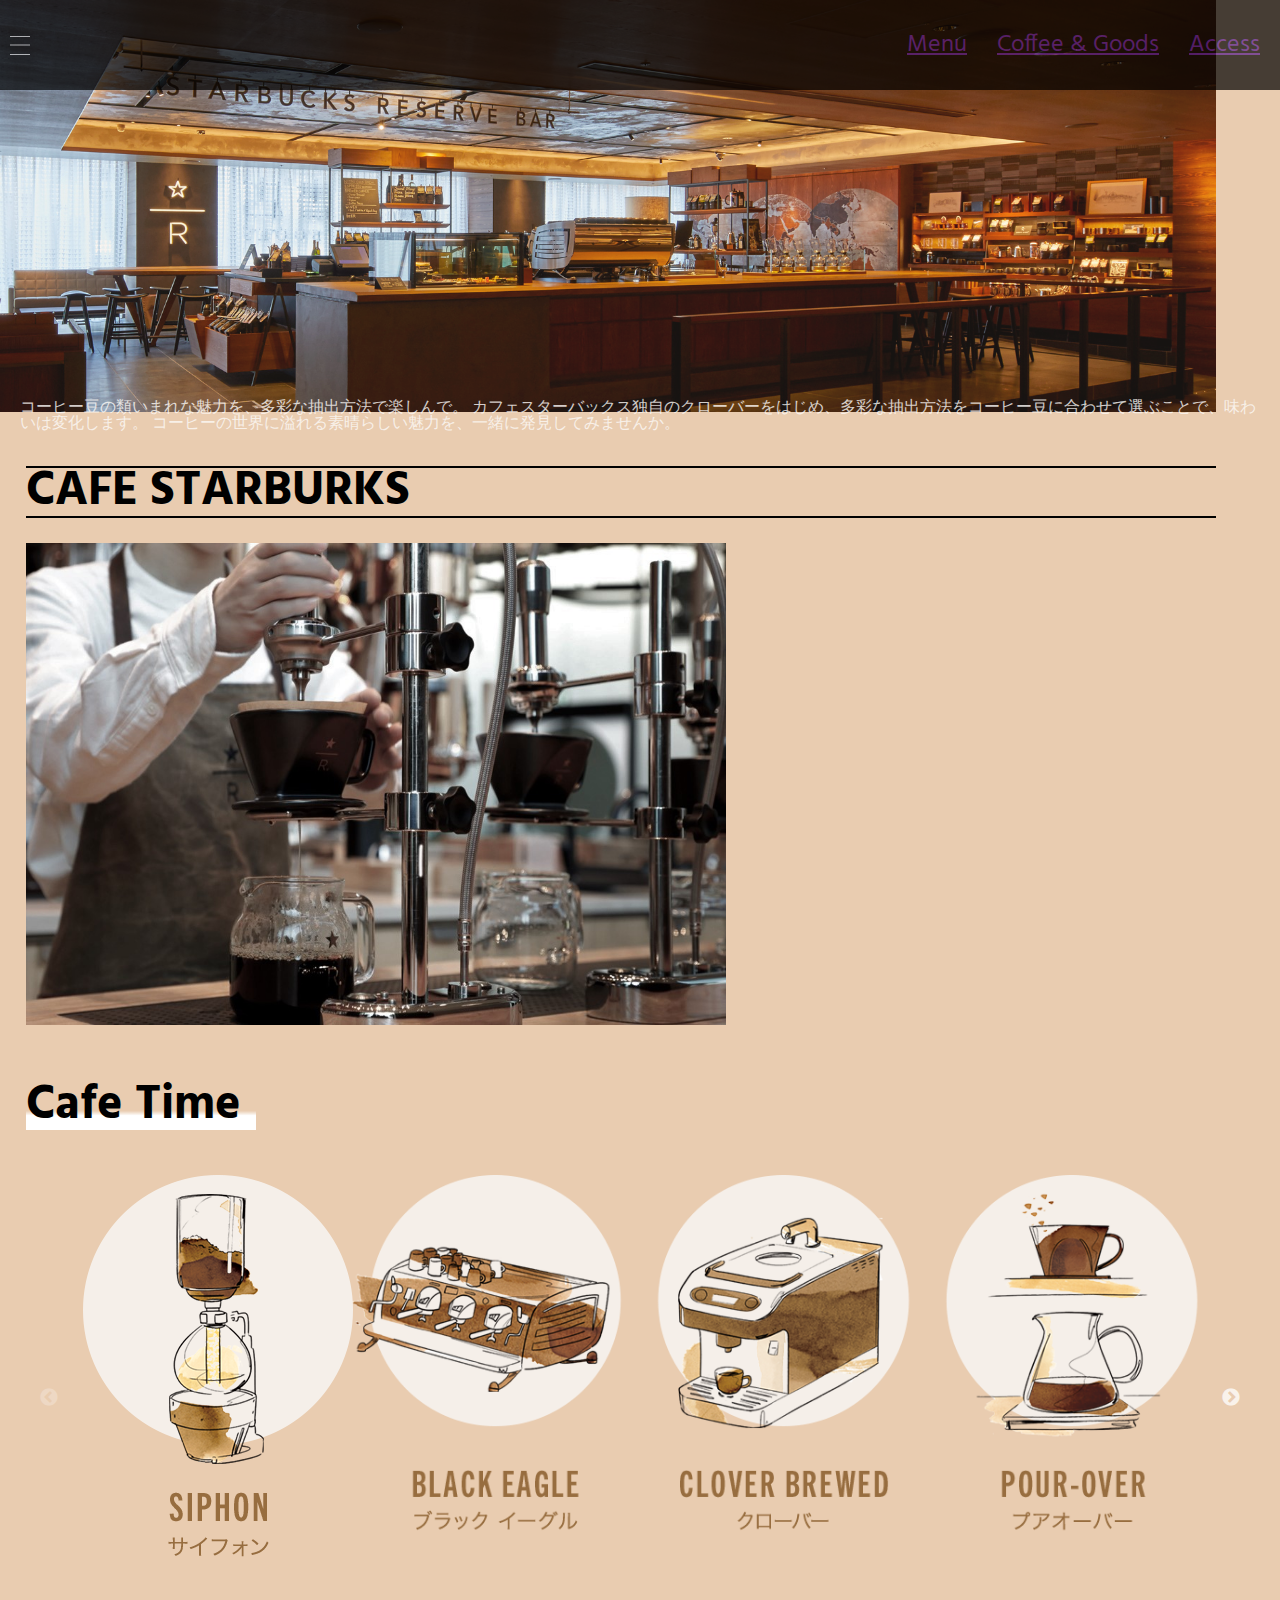
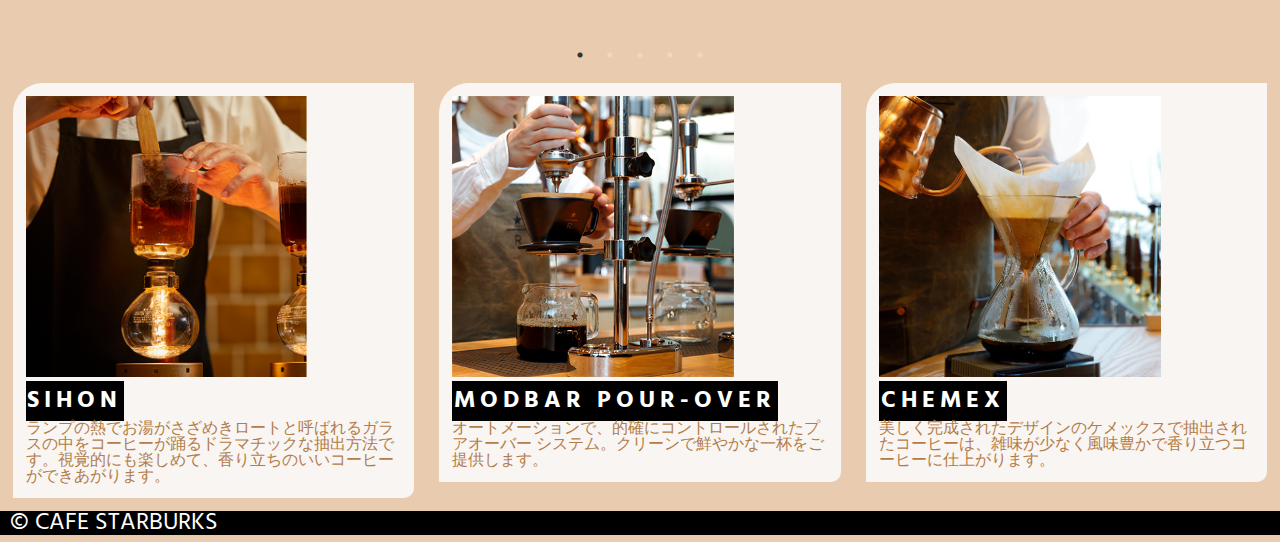
==== index.html @ 16abece7 "コミット" ====
<!DOCTYPE html>
<html lang="ja">

<head>
    <meta charset="UTF-8">
    <meta http-equiv="X-UA-Compatible" content="IE=edge">
    <meta name="viewport" content="width=device-width, initial-scale=1.0">
    <link rel="preconnect" href="https://fonts.googleapis.com">
    <link rel="preconnect" href="https://fonts.gstatic.com" crossorigin>
    <link href="https://fonts.googleapis.com/css2?family=Hind:wght@600&display=swap" rel="stylesheet">
    <link rel="stylesheet" href="./slick/slick-theme.css">
    <link rel="stylesheet" href="./slick/slick.css">
    <link rel="stylesheet" href="./reset.css">
    <link rel="stylesheet" href="./assets/css/top.css">
    <!--  -->
    <!--  -->
    <title>cafe</title>
</head>

<body>
    <header>
        <div class="hearer-right">
            <!-- ③ハンバーガーボタン -->
            <button class="burger-btn">
                <span class="bar bar_top"></span>
                <span class="bar bar_mid"></span>
                <span class="bar bar_bottom"></span>
            </button>
        </div>
        <div class="header-left">
            <ul>
                <a href="" target="_self">
                    <li>Menu</li>
                </a>
                <a href="" target="_self">
                    <li>Coffee & Goods</li>
                </a>
                <a href="" target="_self">
                    <li>Access</li>
                </a>
            </ul>
        </div>

    </header>
    <section class="title">
        <span>コーヒー豆の類いまれな魅力を、多彩な抽出方法で楽しんで。
            カフェスターバックス独自のクローバーをはじめ、多彩な抽出方法をコーヒー豆に合わせて選ぶことで、味わいは変化します。
            コーヒーの世界に溢れる素晴らしい魅力を、一緒に発見してみませんか。</span>

    </section>
    <h1>CAFE STARBURKS</h1>
    <section>
        <div class="top_silde">
            <img src="./img/top_img1.jpg" class="top_pic">
            <img src="./img/top_img2.webp" class="top_pic">
            <img src="./img/top_img4.jfif" class="top_pic">
            <img src="./img/top_img3.jfif" class="top_pic">
        </div>
        <div class="sub_title">

        </div>
    </section>
    <h3>Cafe Time</h3>
    <section class="content">
        
<div>
            <ul class="slide">
                <a href="#1"><img src="./img/section_pic1.png" class=""></a>
                <img src="./img/section_pic2.png">
                <img src="./img/section_pic3.png">
                <img src="./img/section_pic4.png">
                <img src="./img/section_pic5.png">
                <a href="#6"><img src="./img/section_pic6.png"></a>
                <img src="./img/section_pic7.png">
                <a href="#8"><img src="./img/section_pic8.png"></a>
            </ul>
        </div>
    </section>
    <section class="sub_content">
      
        <dl class="item" id="1">
            <dt>
                <img src="./img/SIPHON.jpg" class="coffee">
                <h2>SIHON</h2>
                <p>ランプの熱でお湯がさざめきロートと呼ばれるガラスの中をコーヒーが踊るドラマチックな抽出方法です。視覚的にも楽しめて、香り立ちのいいコーヒーができあがります。</p>
            </dt>
        </dl>
        <!-- <div class="item" id="2">
        <h2>BLACK EAGLE</h2>
        <p>バリスタの知識と抽出技術がひとつになって高品質のエスプレッソショットが生み出されます。厳選された希少なコーヒー豆がもたらしてくれる個性豊かで繊細な味わいと香りをお楽しみください。</p>
    </div> -->
        <!-- <div class="item" id="3">
        <h2>CLOVER BREWED</h2>
        <p>コーヒーの味に大きく影響する抽出時間や温度をデジタル制御し、コーヒー豆ごとの個性豊かな味わいを最大限に引き出した完璧な1杯を作り出します。</p>
    </div> -->
        <!-- <div class="item" id="4">
        <h2>POUR-OVER</h2>
        <p>シンプルで馴染み深いプアオーバー。バリスタの巧みなハンドドリップで味わいをコントロールしお好みの1杯を作ります。セラミック製のドリッパーとペーパーフィルターによりすっきりしたクリアな口あたりが生まれます。</p>
    </div> -->
        <!-- <div class="item" id="5">
        <h2>COFFEE PRESS</h2>
        <p>それぞれのコーヒー豆が秘めている本来の風味を味わうために、コーヒーオイルまで抽出します</p>
    </div> -->
        <dl class="item" id="6">
            <dt>
                <img src="./img/MODBAR POUR=OVER.jpg" class="coffee">
                <h2>MODBAR POUR-OVER</h2>
                <p>オートメーションで、的確にコントロールされたプアオーバー システム。クリーンで鮮やかな一杯をご提供します。</p>
               
            </dt>

        </dl>
        <!-- <div class="item" id="7">
        <h2>NITRO COLD BREW COFFEE</h2>
        <p>風味をじっくり引き出したコールドブリュー（水出しコーヒー）に窒素を加え、まろやかな口あたりでクリーミーな味わいに仕上げたナイトロ コールドブリュー コーヒーを作り出します。</p>
    </div> -->
        <dl class="item" id="8">
            <dt>
                <img src="./img/CHEMEX.jpg" class="coffee">
                <h2>CHEMEX</h2>
                <p>美しく完成されたデザインのケメックスで抽出されたコーヒーは、雑味が少なく風味豊かで香り立つコーヒーに仕上がります。</p>
            </dt>
        </dl>
    </section>
    <footer>
        <div>
            <ul>
                <li>&copy CAFE STARBURKS</li>
            </ul>
        </div>
    </footer>
    <!-- <script src="https://ajax.googleapis.com/ajax/libs/jquery/3.3.1/jquery.min.js"></script> -->
    <script src="https://code.jquery.com/jquery-3.6.0.min.js"
        integrity="sha256-/xUj+3OJU5yExlq6GSYGSHk7tPXikynS7ogEvDej/m4=" crossorigin="anonymous"></script>
    <script src="./slick/slick.min.js"></script>
    <script src="./script.js"></script>
</body>

</html>
---- assets/css/top.css ----
@charset "UTF-8";
body {
  background-color: #e9ccb0;
  font-family: 'Hind', sans-serif;
}

header {
  width: 100%;
  height: 10%;
  background-color: black;
  display: -webkit-box;
  display: -ms-flexbox;
  display: flex;
  -webkit-box-align: center;
      -ms-flex-align: center;
          align-items: center;
  -webkit-box-pack: justify;
      -ms-flex-pack: justify;
          justify-content: space-between;
  position: fixed;
  z-index: 1;
  opacity: 0.7;
}

body div ul {
  display: -webkit-box;
  display: -ms-flexbox;
  display: flex;
}

body div ul li {
  padding: 0 20px 0 10px;
  font-size: 150%;
}

button {
  -webkit-appearance: none;
  -moz-appearance: none;
  appearance: none;
  background: transparent;
  border: 0;
  border-radius: 0;
  color: inherit;
  cursor: pointer;
  font: inherit;
  margin: 0;
  outline: none;
  padding: 0;
  vertical-align: middle;
}

/* 以下、ハンバーガーメニュー */
.nav-wrapper {
  /* visibility: hidden; */
  /* opacity: 0; */
  width: 100vw;
  height: 100vh;
  position: fixed;
  color: white;
  top: 0;
  left: 0;
  -webkit-transform: translateX(100%);
          transform: translateX(100%);
  -webkit-transition: -webkit-transform .3s;
  transition: -webkit-transform .3s;
  transition: transform .3s;
  transition: transform .3s, -webkit-transform .3s;
  z-index: 2;
}

.header-nav {
  width: 100%;
  height: 100%;
  background-color: #1B1310;
  z-index: 2;
}

.nav-list {
  display: block;
  position: absolute;
  top: 50%;
  left: 50%;
  -webkit-transform: translate(-50%, -50%);
          transform: translate(-50%, -50%);
  text-align: center;
}

.nav-item {
  margin-right: 0;
  margin-bottom: 40px;
}

/* メニューオープン時 */
.nav-wrapper.slide-in {
  -webkit-transform: translateX(0);
          transform: translateX(0);
}

/* =========以下、ハンバーガーボタン =========*/
.burger-btn {
  display: block;
  width: 39px;
  height: 39px;
  position: relative;
  z-index: 3;
  border: none;
}

.bar {
  width: 20px;
  height: 1px;
  display: block;
  position: absolute;
  left: 50%;
  -webkit-transform: translateX(-50%);
          transform: translateX(-50%);
  background-color: white;
}

.bar_top {
  top: 10px;
}

.bar_mid {
  top: 50%;
  -webkit-transform: translate(-50%, -50%);
          transform: translate(-50%, -50%);
}

.bar_bottom {
  bottom: 10px;
}

.noscroll {
  overflow: hidden;
}

.content {
  display: block;
}

.title {
  background-image: url("../../img/main_pic.jpg");
  background-repeat: no-repeat;
  background-size: 95% auto;
  padding: 400px 20px 8px 20px;
  opacity: 0.9;
}

h1 {
  font-size: 300%;
  margin: 2% 5% 2% 2%;
  border-top: 2px solid #000;
  border-bottom: 2px solid #000;
}

span {
  font-size: 100%;
  color: white;
  opacity: 0.8;
}

/*========top画像のスライドショー  ============*/
.top_pic {
  width: 700px;
  height: auto;
}

.top_silde {
  position: relative;
  width: 50%;
  height: 500px;
  margin: 0 0 3% 2%;
}

.top_silde img {
  position: absolute;
}

.sub_content {
  display: -webkit-box;
  display: -ms-flexbox;
  display: flex;
}

.item {
  background-color: #f8f5f2;
  color: #b37c49;
  width: 35%;
  height: 55%;
  display: -webkit-box;
  display: -ms-flexbox;
  display: flex;
  -webkit-box-orient: horizontal;
  -webkit-box-direction: normal;
      -ms-flex-direction: row;
          flex-direction: row;
  -webkit-box-align: center;
      -ms-flex-align: center;
          align-items: center;
  padding: 1%;
  margin: 1%;
  border-radius: 30px 0 10px 0;
}

h2 {
  color: white;
  font-size: 150%;
  padding: 0.5%;
  background-color: black;
  letter-spacing: 5px;
  line-height: 1.5;
  display: inline-block;
}

.coffee {
  height: 60%;
  width: 75%;
  text-align: center;
}

h3 {
  font-size: 300%;
  background: -webkit-gradient(linear, left top, left bottom, color-stop(60%, transparent), color-stop(70%, white));
  background: linear-gradient(transparent 60%, white 70%);
  margin: 2% 80% 2% 2%;
}

.slide {
  margin: auto;
  width: 90%;
  height: 40%;
}

.slideimg {
  height: 50px;
  -webkit-transition: all .5s ease;
  transition: all .5s ease;
}

.slideimg:hover {
  -webkit-transform: scale(1.2, 1.2);
          transform: scale(1.2, 1.2);
}

.slick-track {
  padding: 20px 0;
}

/*slick setting*/
.slick-prev:before,
.slick-next:before {
  color: white;
}

.slick-dots li
button:before {
  color: white;
}

.slick-initialized .slick-slide {
  display: -webkit-box;
  display: -ms-flexbox;
  display: flex;
}

footer {
  width: 100%;
  height: 10%;
  background-color: black;
  color: white;
}
/*# sourceMappingURL=top.css.map */
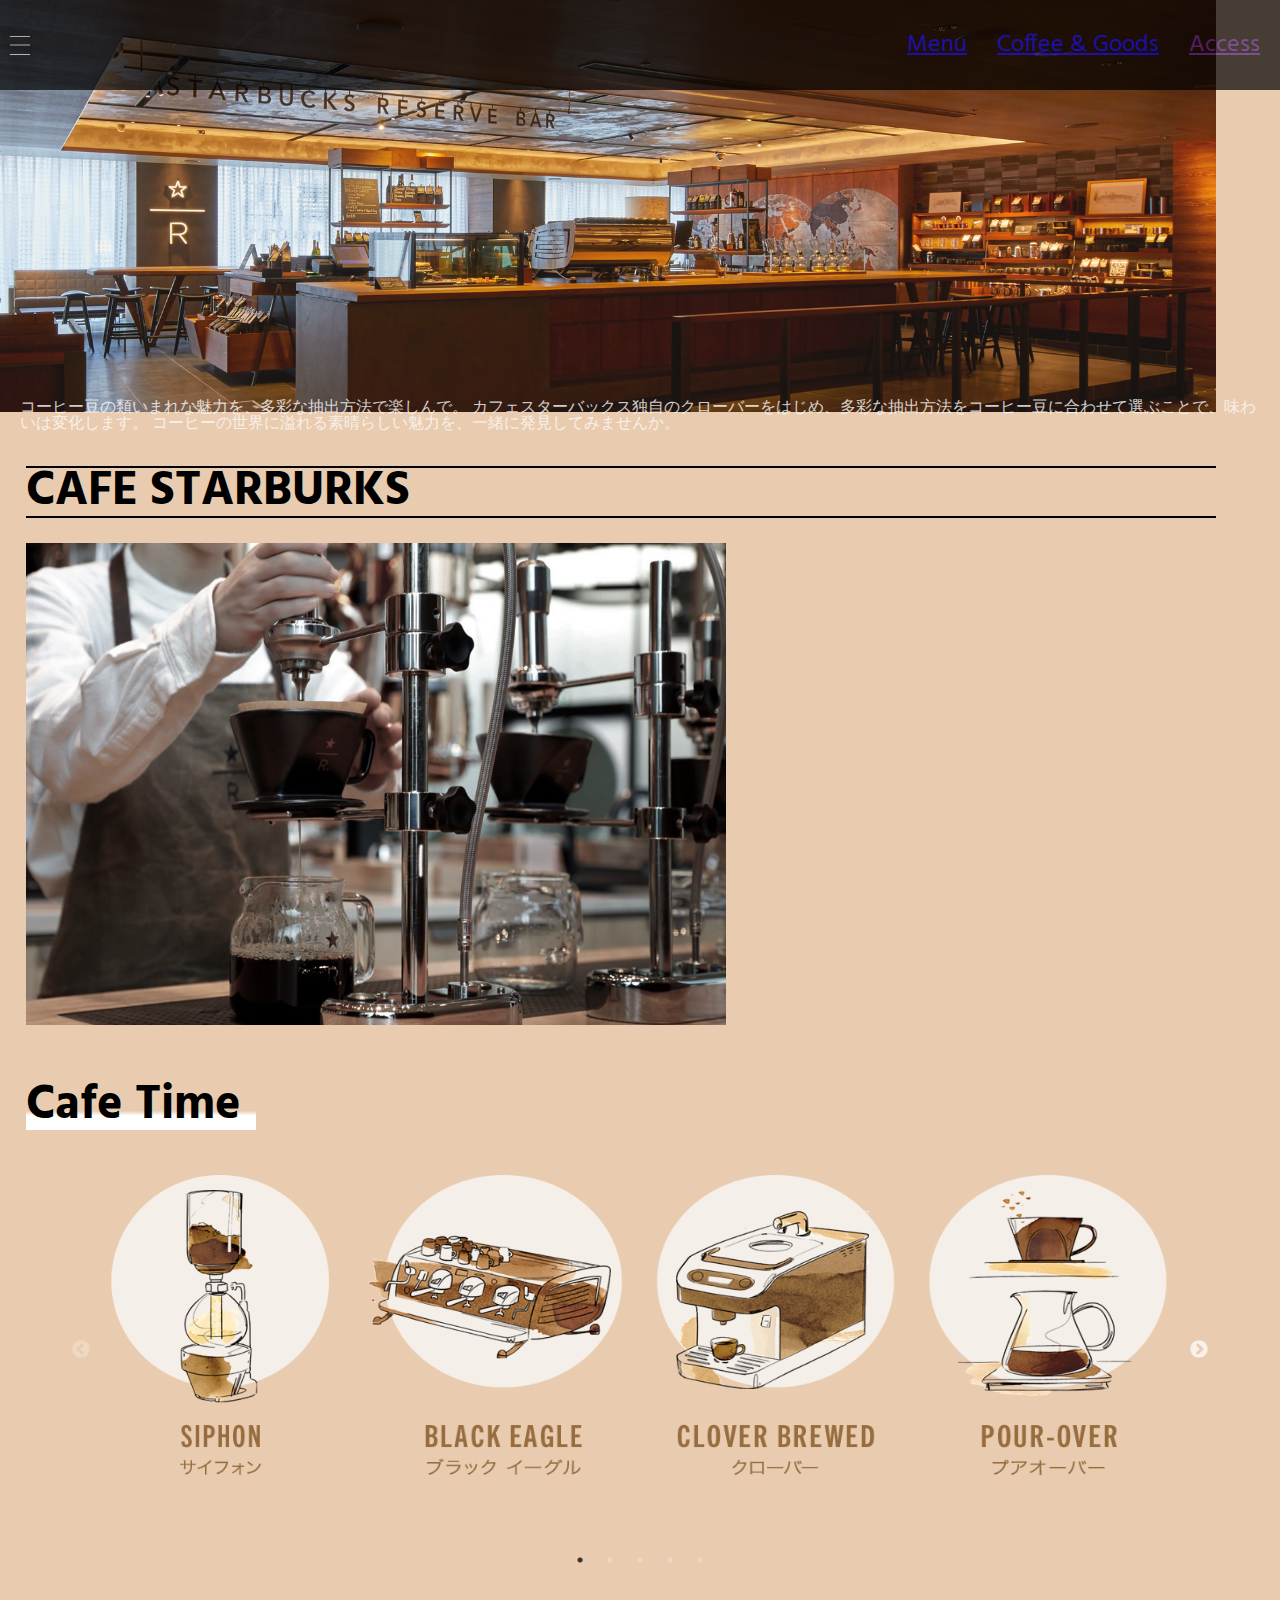
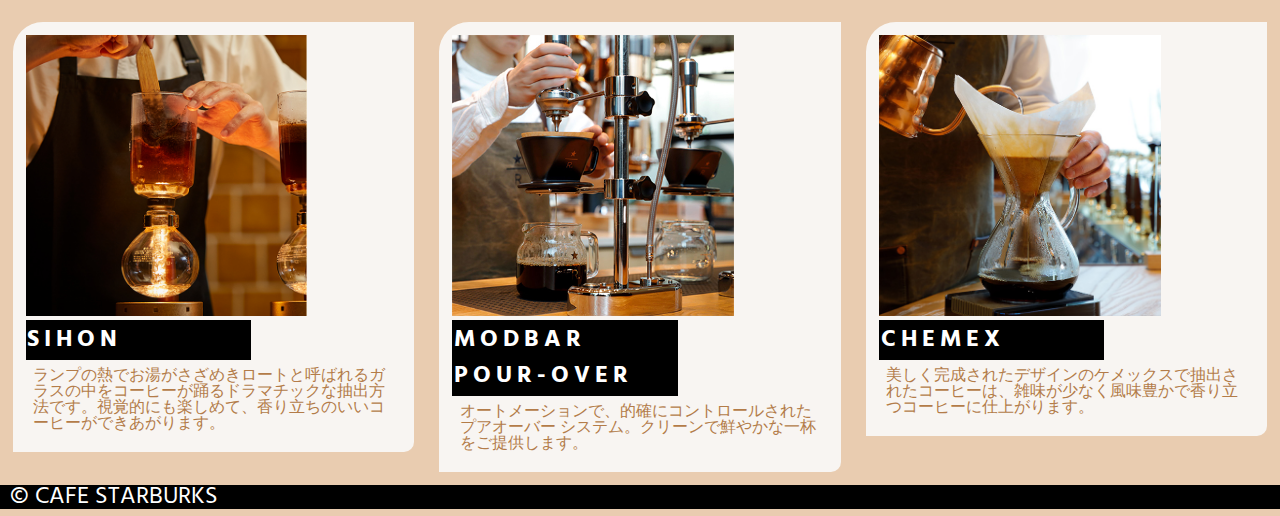
==== commit a239bce1: "コミット" ====
--- a/index.html
+++ b/index.html
@@ -29,10 +29,10 @@
         </div>
         <div class="header-left">
             <ul>
-                <a href="" target="_self">
+                <a href="./menu/index.html" target="_self">
                     <li>Menu</li>
                 </a>
-                <a href="" target="_self">
+                <a href="./goods/index.html" target="_self">
                     <li>Coffee & Goods</li>
                 </a>
                 <a href="" target="_self">
@@ -62,22 +62,22 @@
     </section>
     <h3>Cafe Time</h3>
     <section class="content">
-        
-<div>
+
+        <div>
             <ul class="slide">
-                <a href="#1"><img src="./img/section_pic1.png" class=""></a>
-                <img src="./img/section_pic2.png">
-                <img src="./img/section_pic3.png">
-                <img src="./img/section_pic4.png">
-                <img src="./img/section_pic5.png">
-                <a href="#6"><img src="./img/section_pic6.png"></a>
-                <img src="./img/section_pic7.png">
-                <a href="#8"><img src="./img/section_pic8.png"></a>
+                <a href="#1"><img src="./img/section_pic1.png" class="drip"></a>
+                <img src="./img/section_pic2.png" class="drip">
+                <img src="./img/section_pic3.png" class="drip">
+                <img src="./img/section_pic4.png" class="drip">
+                <img src="./img/section_pic5.png" class="drip">
+                <a href="#6"><img src="./img/section_pic6.png" class="drip"></a>
+                <img src="./img/section_pic7.png" class="drip">
+                <a href="#8"><img src="./img/section_pic8.png" class="drip"></a>
             </ul>
         </div>
     </section>
     <section class="sub_content">
-      
+
         <dl class="item" id="1">
             <dt>
                 <img src="./img/SIPHON.jpg" class="coffee">
@@ -106,7 +106,7 @@
                 <img src="./img/MODBAR POUR=OVER.jpg" class="coffee">
                 <h2>MODBAR POUR-OVER</h2>
                 <p>オートメーションで、的確にコントロールされたプアオーバー システム。クリーンで鮮やかな一杯をご提供します。</p>
-               
+
             </dt>
 
         </dl>
--- a/assets/css/top.css
+++ b/assets/css/top.css
@@ -181,6 +181,7 @@
   display: -webkit-box;
   display: -ms-flexbox;
   display: flex;
+  margin-top: 5%;
 }
 
 .item {
@@ -210,7 +211,7 @@
   background-color: black;
   letter-spacing: 5px;
   line-height: 1.5;
-  display: inline-block;
+  margin-right: 40%;
 }
 
 .coffee {
@@ -226,14 +227,18 @@
   margin: 2% 80% 2% 2%;
 }
 
+p {
+  padding: 2% 2% 2% 2%;
+}
+
 .slide {
   margin: auto;
-  width: 90%;
+  width: 85%;
   height: 40%;
 }
 
 .slideimg {
-  height: 50px;
+  height: 40px;
   -webkit-transition: all .5s ease;
   transition: all .5s ease;
 }
@@ -241,6 +246,11 @@
 .slideimg:hover {
   -webkit-transform: scale(1.2, 1.2);
           transform: scale(1.2, 1.2);
+}
+
+.drip {
+  width: 250px;
+  height: 350px;
 }
 
 .slick-track {
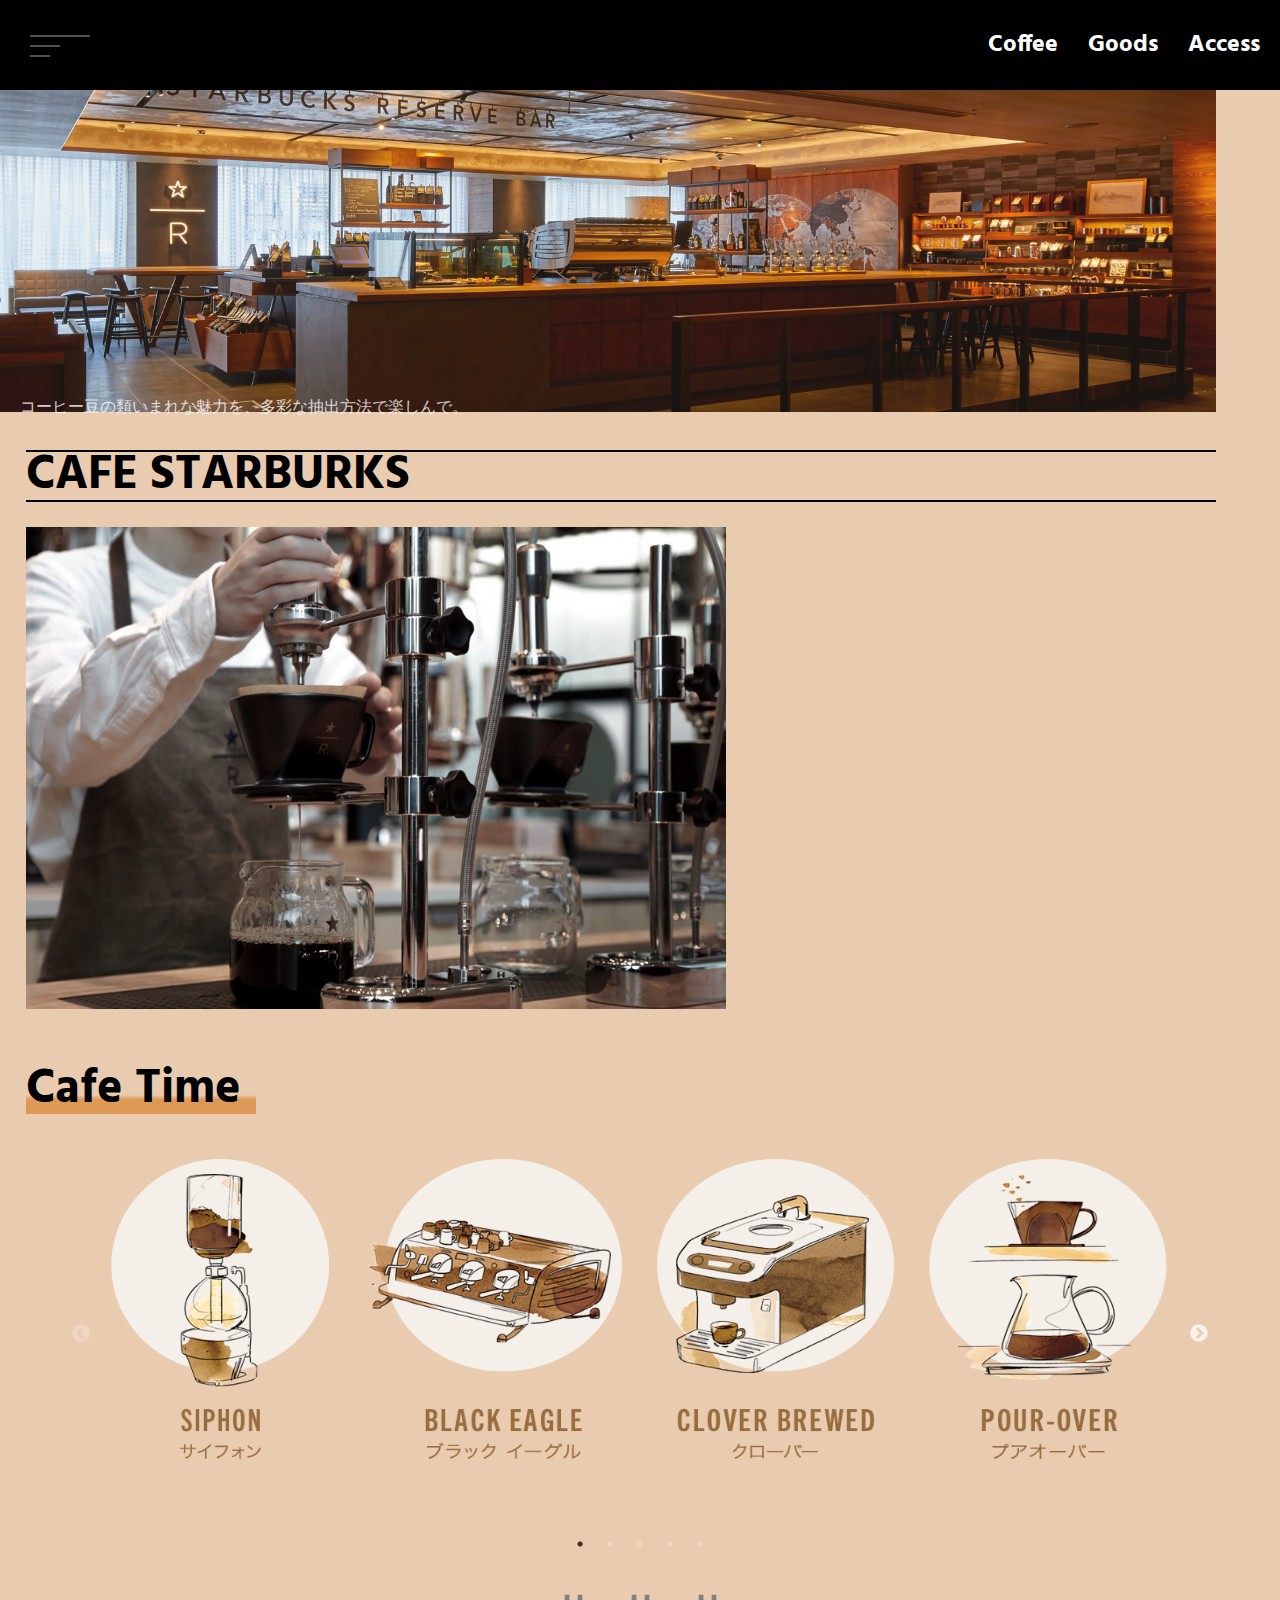
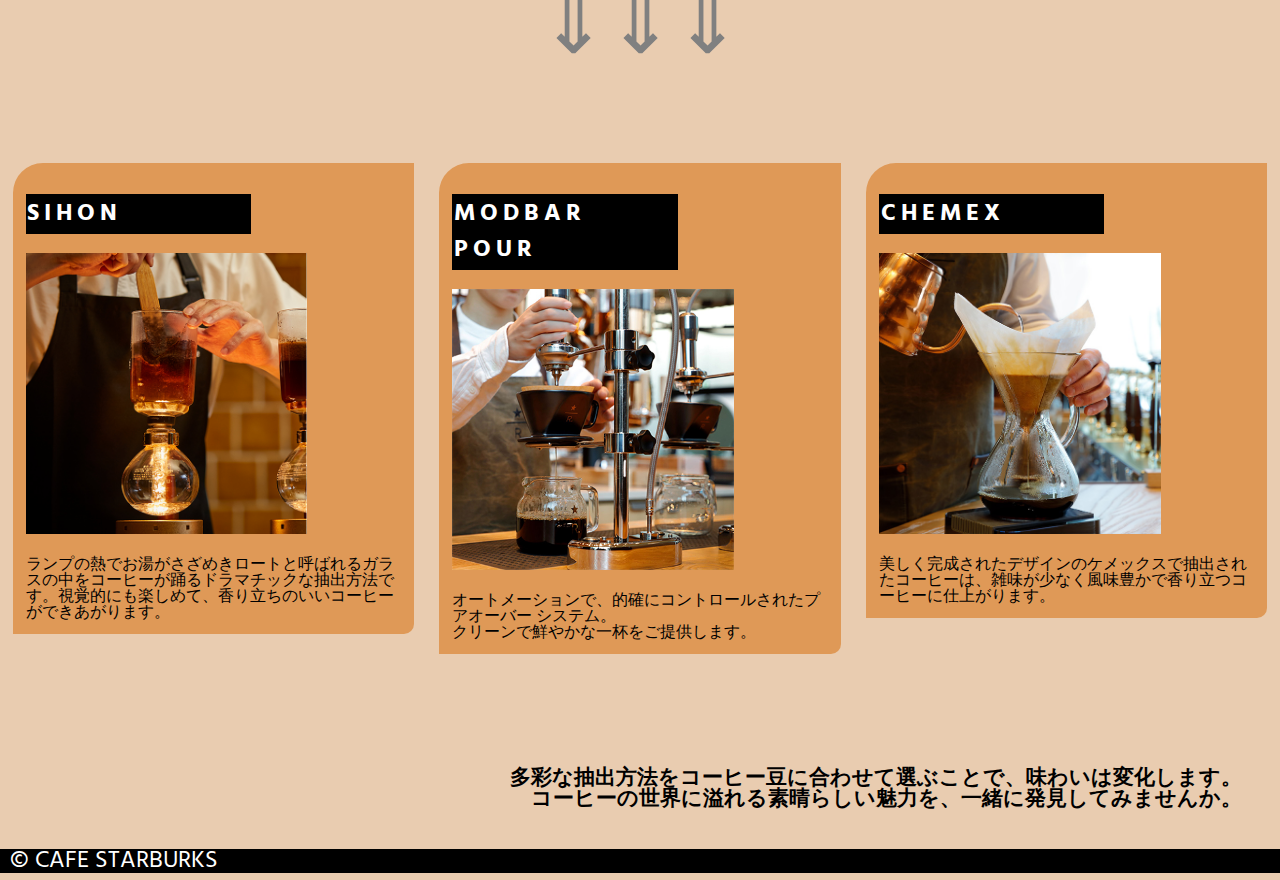
==== commit fa692061: "完成！！！" ====
--- a/index.html
+++ b/index.html
@@ -19,23 +19,38 @@
 
 <body>
     <header>
-        <div class="hearer-right">
             <!-- ③ハンバーガーボタン -->
-            <button class="burger-btn">
-                <span class="bar bar_top"></span>
-                <span class="bar bar_mid"></span>
-                <span class="bar bar_bottom"></span>
-            </button>
-        </div>
+            <div id="navArea">
+
+                <nav>
+                  <div class="inner">
+                      <img src="./img/top_img5.jfif" class="hum">
+                    <ul>
+                      <li><a href="./menu/index.html">Coffee</a></li>
+                      <li><a href="./goods/index.html">Goods</a></li>
+                      <li><a href="./acsess/acsess.html">Acsess</a></li>
+                    </ul>
+                  </div>
+                </nav>
+              
+                <div class="toggle_btn">
+                  <span></span>
+                  <span></span>
+                  <span></span>
+                </div>
+              
+                <div id="mask"></div>
+              
+              </div>
         <div class="header-left">
             <ul>
                 <a href="./menu/index.html" target="_self">
-                    <li>Menu</li>
+                    <li>Coffee</li>
                 </a>
                 <a href="./goods/index.html" target="_self">
-                    <li>Coffee & Goods</li>
+                    <li>Goods</li>
                 </a>
-                <a href="" target="_self">
+                <a href="./acsess/acsess.html" target="_self">
                     <li>Access</li>
                 </a>
             </ul>
@@ -43,9 +58,7 @@
 
     </header>
     <section class="title">
-        <span>コーヒー豆の類いまれな魅力を、多彩な抽出方法で楽しんで。
-            カフェスターバックス独自のクローバーをはじめ、多彩な抽出方法をコーヒー豆に合わせて選ぶことで、味わいは変化します。
-            コーヒーの世界に溢れる素晴らしい魅力を、一緒に発見してみませんか。</span>
+        <span>コーヒー豆の類いまれな魅力を、多彩な抽出方法で楽しんで。</span>
 
     </section>
     <h1>CAFE STARBURKS</h1>
@@ -76,51 +89,42 @@
             </ul>
         </div>
     </section>
+    <section>
+        <div class="arrow">
+            <p>⇓⇓⇓</p>
+        </div>
+    </section>
     <section class="sub_content">
-
-        <dl class="item" id="1">
+    <dl class="item" id="1">
             <dt>
+                <h2>SIHON</h2>
                 <img src="./img/SIPHON.jpg" class="coffee">
-                <h2>SIHON</h2>
                 <p>ランプの熱でお湯がさざめきロートと呼ばれるガラスの中をコーヒーが踊るドラマチックな抽出方法です。視覚的にも楽しめて、香り立ちのいいコーヒーができあがります。</p>
             </dt>
         </dl>
-        <!-- <div class="item" id="2">
-        <h2>BLACK EAGLE</h2>
-        <p>バリスタの知識と抽出技術がひとつになって高品質のエスプレッソショットが生み出されます。厳選された希少なコーヒー豆がもたらしてくれる個性豊かで繊細な味わいと香りをお楽しみください。</p>
-    </div> -->
-        <!-- <div class="item" id="3">
-        <h2>CLOVER BREWED</h2>
-        <p>コーヒーの味に大きく影響する抽出時間や温度をデジタル制御し、コーヒー豆ごとの個性豊かな味わいを最大限に引き出した完璧な1杯を作り出します。</p>
-    </div> -->
-        <!-- <div class="item" id="4">
-        <h2>POUR-OVER</h2>
-        <p>シンプルで馴染み深いプアオーバー。バリスタの巧みなハンドドリップで味わいをコントロールしお好みの1杯を作ります。セラミック製のドリッパーとペーパーフィルターによりすっきりしたクリアな口あたりが生まれます。</p>
-    </div> -->
-        <!-- <div class="item" id="5">
-        <h2>COFFEE PRESS</h2>
-        <p>それぞれのコーヒー豆が秘めている本来の風味を味わうために、コーヒーオイルまで抽出します</p>
-    </div> -->
         <dl class="item" id="6">
             <dt>
+                <h2>MODBAR POUR</h2>
                 <img src="./img/MODBAR POUR=OVER.jpg" class="coffee">
-                <h2>MODBAR POUR-OVER</h2>
-                <p>オートメーションで、的確にコントロールされたプアオーバー システム。クリーンで鮮やかな一杯をご提供します。</p>
-
+                
+                <p>オートメーションで、的確にコントロールされたプアオーバー システム。</p>
+                   <p>クリーンで鮮やかな一杯をご提供します。</p> 
             </dt>
-
         </dl>
-        <!-- <div class="item" id="7">
-        <h2>NITRO COLD BREW COFFEE</h2>
-        <p>風味をじっくり引き出したコールドブリュー（水出しコーヒー）に窒素を加え、まろやかな口あたりでクリーミーな味わいに仕上げたナイトロ コールドブリュー コーヒーを作り出します。</p>
-    </div> -->
         <dl class="item" id="8">
             <dt>
+                <h2>CHEMEX</h2>
                 <img src="./img/CHEMEX.jpg" class="coffee">
-                <h2>CHEMEX</h2>
+               
                 <p>美しく完成されたデザインのケメックスで抽出されたコーヒーは、雑味が少なく風味豊かで香り立つコーヒーに仕上がります。</p>
             </dt>
         </dl>
+    </section>
+    <section>
+        <div class="last">
+            <p> 多彩な抽出方法をコーヒー豆に合わせて選ぶことで、味わいは変化します。</p>
+            <p>コーヒーの世界に溢れる素晴らしい魅力を、一緒に発見してみませんか。</p>
+        </div>
     </section>
     <footer>
         <div>
--- a/assets/css/top.css
+++ b/assets/css/top.css
@@ -19,7 +19,6 @@
           justify-content: space-between;
   position: fixed;
   z-index: 1;
-  opacity: 0.7;
 }
 
 body div ul {
@@ -33,106 +32,344 @@
   font-size: 150%;
 }
 
-button {
-  -webkit-appearance: none;
-  -moz-appearance: none;
-  appearance: none;
-  background: transparent;
-  border: 0;
-  border-radius: 0;
-  color: inherit;
+a {
+  font-weight: bold;
+  text-decoration: none;
+}
+
+a:link {
+  color: white;
+}
+
+a:visited {
+  color: white;
+}
+
+a:hover {
+  color: gray;
+  text-decoration: underline;
+}
+
+a:active {
+  color: palevioletred;
+}
+
+nav {
+  display: -webkit-box;
+  display: -ms-flexbox;
+  display: flex;
+  position: fixed;
+  top: 0;
+  left: -500px;
+  bottom: 0;
+  width: 500px;
+  background: white;
+  overflow-x: hidden;
+  overflow-y: auto;
+  -webkit-overflow-scrolling: touch;
+  -webkit-transition: .5s;
+  transition: .5s;
+  z-index: 3;
+}
+
+.hum {
+  height: 600px;
+  width: 400px;
+}
+
+.open nav {
+  left: 0;
+}
+
+nav .inner {
+  padding: 25px;
+}
+
+nav .inner ul {
+  list-style: none;
+  margin: 0;
+  padding: 0;
+  display: -webkit-box;
+  display: -ms-flexbox;
+  display: flex;
+  -webkit-box-orient: vertical;
+  -webkit-box-direction: normal;
+      -ms-flex-direction: column;
+          flex-direction: column;
+}
+
+nav .inner ul li {
+  position: relative;
+  margin: 0;
+  margin-right: 30%;
+  border-bottom: 1px solid #333;
+}
+
+nav .inner ul li a {
+  color: #333;
+  font-size: 105%;
+  padding: 2%;
+  text-decoration: none;
+  -webkit-transition-duration: 0.2s;
+          transition-duration: 0.2s;
+}
+
+nav .inner ul li a:hover {
+  background: #e4e4e4;
+}
+
+@media screen and (max-width: 767px) {
+  nav {
+    left: -240px;
+    width: 240px;
+  }
+}
+
+@-webkit-keyframes equalizer01 {
+  0% {
+    width: 70%;
+  }
+  10% {
+    width: 50%;
+  }
+  20% {
+    width: 100%;
+  }
+  30% {
+    width: 10%;
+  }
+  40% {
+    width: 50%;
+  }
+  50% {
+    width: 70%;
+  }
+  60% {
+    width: 50%;
+  }
+  70% {
+    width: 10%;
+  }
+  80% {
+    width: 100%;
+  }
+  90% {
+    width: 10%;
+  }
+  100% {
+    width: 70%;
+  }
+}
+
+@keyframes equalizer01 {
+  0% {
+    width: 70%;
+  }
+  10% {
+    width: 50%;
+  }
+  20% {
+    width: 100%;
+  }
+  30% {
+    width: 10%;
+  }
+  40% {
+    width: 50%;
+  }
+  50% {
+    width: 70%;
+  }
+  60% {
+    width: 50%;
+  }
+  70% {
+    width: 10%;
+  }
+  80% {
+    width: 100%;
+  }
+  90% {
+    width: 10%;
+  }
+  100% {
+    width: 70%;
+  }
+}
+
+@-webkit-keyframes equalizer02 {
+  0% {
+    width: 30%;
+  }
+  10% {
+    width: 20%;
+  }
+  20% {
+    width: 40%;
+  }
+  30% {
+    width: 10%;
+  }
+  40% {
+    width: 20%;
+  }
+  50% {
+    width: 30%;
+  }
+  60% {
+    width: 20%;
+  }
+  70% {
+    width: 10%;
+  }
+  80% {
+    width: 40%;
+  }
+  90% {
+    width: 10%;
+  }
+  100% {
+    width: 30%;
+  }
+}
+
+@keyframes equalizer02 {
+  0% {
+    width: 30%;
+  }
+  10% {
+    width: 20%;
+  }
+  20% {
+    width: 40%;
+  }
+  30% {
+    width: 10%;
+  }
+  40% {
+    width: 20%;
+  }
+  50% {
+    width: 30%;
+  }
+  60% {
+    width: 20%;
+  }
+  70% {
+    width: 10%;
+  }
+  80% {
+    width: 40%;
+  }
+  90% {
+    width: 10%;
+  }
+  100% {
+    width: 30%;
+  }
+}
+
+.toggle_btn {
+  display: block;
+  position: fixed;
+  top: 30px;
+  left: 30px;
+  width: 60px;
+  height: 30px;
+  -webkit-transform: translate(0, 0);
+          transform: translate(0, 0);
+  -webkit-transition: all .5s;
+  transition: all .5s;
   cursor: pointer;
-  font: inherit;
-  margin: 0;
-  outline: none;
-  padding: 0;
-  vertical-align: middle;
-}
-
-/* 以下、ハンバーガーメニュー */
-.nav-wrapper {
-  /* visibility: hidden; */
-  /* opacity: 0; */
-  width: 100vw;
-  height: 100vh;
+  z-index: 3;
+}
+
+.open .toggle_btn {
+  left: 330px;
+}
+
+.toggle_btn span {
+  display: block;
+  position: absolute;
+  left: 0;
+  width: 30px;
+  height: 2px;
+  background-color: #666;
+  -webkit-transition: all .5s;
+  transition: all .5s;
+}
+
+.toggle_btn span:nth-child(1) {
+  top: 5px;
+  width: 60px;
+  -webkit-animation: equalizer01 7000ms infinite;
+          animation: equalizer01 7000ms infinite;
+}
+
+.toggle_btn span:nth-child(2) {
+  top: 15px;
+  width: 30px;
+  -webkit-animation: equalizer02 5000ms infinite;
+          animation: equalizer02 5000ms infinite;
+  -webkit-animation-delay: 0.33s;
+          animation-delay: 0.33s;
+}
+
+.toggle_btn span:nth-child(3) {
+  top: 25px;
+  width: 20px;
+  -webkit-animation: equalizer02 5000ms infinite;
+          animation: equalizer02 5000ms infinite;
+}
+
+.open .toggle_btn span {
+  background-color: #fff;
+  width: 30px;
+}
+
+.open .toggle_btn span:nth-child(1) {
+  -webkit-transform: translate(0, 10px) rotate(-45deg);
+          transform: translate(0, 10px) rotate(-45deg);
+  -webkit-animation: unset;
+          animation: unset;
+}
+
+.open .toggle_btn span:nth-child(2) {
+  opacity: 0;
+  -webkit-animation: unset;
+          animation: unset;
+}
+
+.open .toggle_btn span:nth-child(3) {
+  -webkit-transform: translate(0, -10px) rotate(45deg);
+          transform: translate(0, -10px) rotate(45deg);
+  -webkit-animation: unset;
+          animation: unset;
+}
+
+@media screen and (max-width: 767px) {
+  .open .toggle_btn {
+    left: 260px;
+  }
+}
+
+#mask {
+  display: none;
+}
+
+.open #mask {
+  display: block;
   position: fixed;
-  color: white;
   top: 0;
   left: 0;
-  -webkit-transform: translateX(100%);
-          transform: translateX(100%);
-  -webkit-transition: -webkit-transform .3s;
-  transition: -webkit-transform .3s;
-  transition: transform .3s;
-  transition: transform .3s, -webkit-transform .3s;
-  z-index: 2;
-}
-
-.header-nav {
   width: 100%;
   height: 100%;
-  background-color: #1B1310;
+  background: #000;
+  opacity: .8;
   z-index: 2;
-}
-
-.nav-list {
-  display: block;
-  position: absolute;
-  top: 50%;
-  left: 50%;
-  -webkit-transform: translate(-50%, -50%);
-          transform: translate(-50%, -50%);
-  text-align: center;
-}
-
-.nav-item {
-  margin-right: 0;
-  margin-bottom: 40px;
-}
-
-/* メニューオープン時 */
-.nav-wrapper.slide-in {
-  -webkit-transform: translateX(0);
-          transform: translateX(0);
-}
-
-/* =========以下、ハンバーガーボタン =========*/
-.burger-btn {
-  display: block;
-  width: 39px;
-  height: 39px;
-  position: relative;
-  z-index: 3;
-  border: none;
-}
-
-.bar {
-  width: 20px;
-  height: 1px;
-  display: block;
-  position: absolute;
-  left: 50%;
-  -webkit-transform: translateX(-50%);
-          transform: translateX(-50%);
-  background-color: white;
-}
-
-.bar_top {
-  top: 10px;
-}
-
-.bar_mid {
-  top: 50%;
-  -webkit-transform: translate(-50%, -50%);
-          transform: translate(-50%, -50%);
-}
-
-.bar_bottom {
-  bottom: 10px;
-}
-
-.noscroll {
-  overflow: hidden;
+  cursor: pointer;
+  -webkit-transition: all .5s;
+  transition: all .5s;
 }
 
 .content {
@@ -152,6 +389,34 @@
   margin: 2% 5% 2% 2%;
   border-top: 2px solid #000;
   border-bottom: 2px solid #000;
+  -webkit-animation: yeah 5s infinite;
+          animation: yeah 5s infinite;
+}
+
+@-webkit-keyframes yeah {
+  0% {
+    opacity: 0;
+    -webkit-transform: translateX(100px);
+            transform: translateX(100px);
+  }
+  100% {
+    opacity: 1;
+    -webkit-transform: translateX(0);
+            transform: translateX(0);
+  }
+}
+
+@keyframes yeah {
+  0% {
+    opacity: 0;
+    -webkit-transform: translateX(100px);
+            transform: translateX(100px);
+  }
+  100% {
+    opacity: 1;
+    -webkit-transform: translateX(0);
+            transform: translateX(0);
+  }
 }
 
 span {
@@ -177,16 +442,66 @@
   position: absolute;
 }
 
+.arrow {
+  font-size: 500%;
+  text-align: center;
+  margin: 5% 0 5% 0;
+  color: gray;
+  position: relative;
+  -webkit-animation: bounce 2s infinite;
+          animation: bounce 2s infinite;
+}
+
+.arrow svg {
+  position: absolute;
+  top: 50%;
+  left: 50%;
+  -webkit-transform: translate(-50%, -50%);
+          transform: translate(-50%, -50%);
+  fill: #5851ec;
+}
+
+@-webkit-keyframes bounce {
+  0%, 20%, 50%, 80%, 100% {
+    -webkit-transform: translateY(0);
+            transform: translateY(0);
+  }
+  40% {
+    -webkit-transform: translateY(-30px);
+            transform: translateY(-30px);
+  }
+  60% {
+    -webkit-transform: translateY(-15px);
+            transform: translateY(-15px);
+  }
+}
+
+@keyframes bounce {
+  0%, 20%, 50%, 80%, 100% {
+    -webkit-transform: translateY(0);
+            transform: translateY(0);
+  }
+  40% {
+    -webkit-transform: translateY(-30px);
+            transform: translateY(-30px);
+  }
+  60% {
+    -webkit-transform: translateY(-15px);
+            transform: translateY(-15px);
+  }
+}
+
 .sub_content {
   display: -webkit-box;
   display: -ms-flexbox;
   display: flex;
-  margin-top: 5%;
+  margin-top: 6%;
+  margin-bottom: 5%;
 }
 
 .item {
-  background-color: #f8f5f2;
-  color: #b37c49;
+  background-color: #df9957;
+  color: black;
   width: 35%;
   height: 55%;
   display: -webkit-box;
@@ -212,23 +527,50 @@
   letter-spacing: 5px;
   line-height: 1.5;
   margin-right: 40%;
+  margin-bottom: 5%;
+  margin-top: 5%;
 }
 
 .coffee {
   height: 60%;
   width: 75%;
   text-align: center;
+  padding-bottom: 5%;
 }
 
 h3 {
   font-size: 300%;
-  background: -webkit-gradient(linear, left top, left bottom, color-stop(60%, transparent), color-stop(70%, white));
-  background: linear-gradient(transparent 60%, white 70%);
+  background: -webkit-gradient(linear, left top, left bottom, color-stop(60%, transparent), color-stop(70%, #df9957));
+  background: linear-gradient(transparent 60%, #df9957 70%);
   margin: 2% 80% 2% 2%;
-}
-
-p {
-  padding: 2% 2% 2% 2%;
+  -webkit-animation: yeah2 5s infinite;
+          animation: yeah2 5s infinite;
+}
+
+@-webkit-keyframes yeah2 {
+  0% {
+    opacity: 0;
+    -webkit-transform: translateX(100px);
+            transform: translateX(100px);
+  }
+  100% {
+    opacity: 1;
+    -webkit-transform: translateX(0);
+            transform: translateX(0);
+  }
+}
+
+@keyframes yeah2 {
+  0% {
+    opacity: 0;
+    -webkit-transform: translateX(100px);
+            transform: translateX(100px);
+  }
+  100% {
+    opacity: 1;
+    -webkit-transform: translateX(0);
+            transform: translateX(0);
+  }
 }
 
 .slide {
@@ -274,9 +616,49 @@
   display: flex;
 }
 
+.last {
+  padding: 3%;
+  text-align: end;
+  font-size: 130%;
+  font-weight: bold;
+}
+
+.last {
+  -webkit-animation: SlideIn 5s;
+          animation: SlideIn 5s;
+}
+
+/* CSSアニメーションの設定 */
+@-webkit-keyframes SlideIn {
+  0% {
+    opacity: 0;
+    /*初期状態では透明に*/
+    -webkit-transform: translateX(64px);
+            transform: translateX(64px);
+  }
+  100% {
+    opacity: 1;
+    -webkit-transform: translateX(0);
+            transform: translateX(0);
+  }
+}
+@keyframes SlideIn {
+  0% {
+    opacity: 0;
+    /*初期状態では透明に*/
+    -webkit-transform: translateX(64px);
+            transform: translateX(64px);
+  }
+  100% {
+    opacity: 1;
+    -webkit-transform: translateX(0);
+            transform: translateX(0);
+  }
+}
+
 footer {
   width: 100%;
-  height: 10%;
+  height: 30%;
   background-color: black;
   color: white;
 }
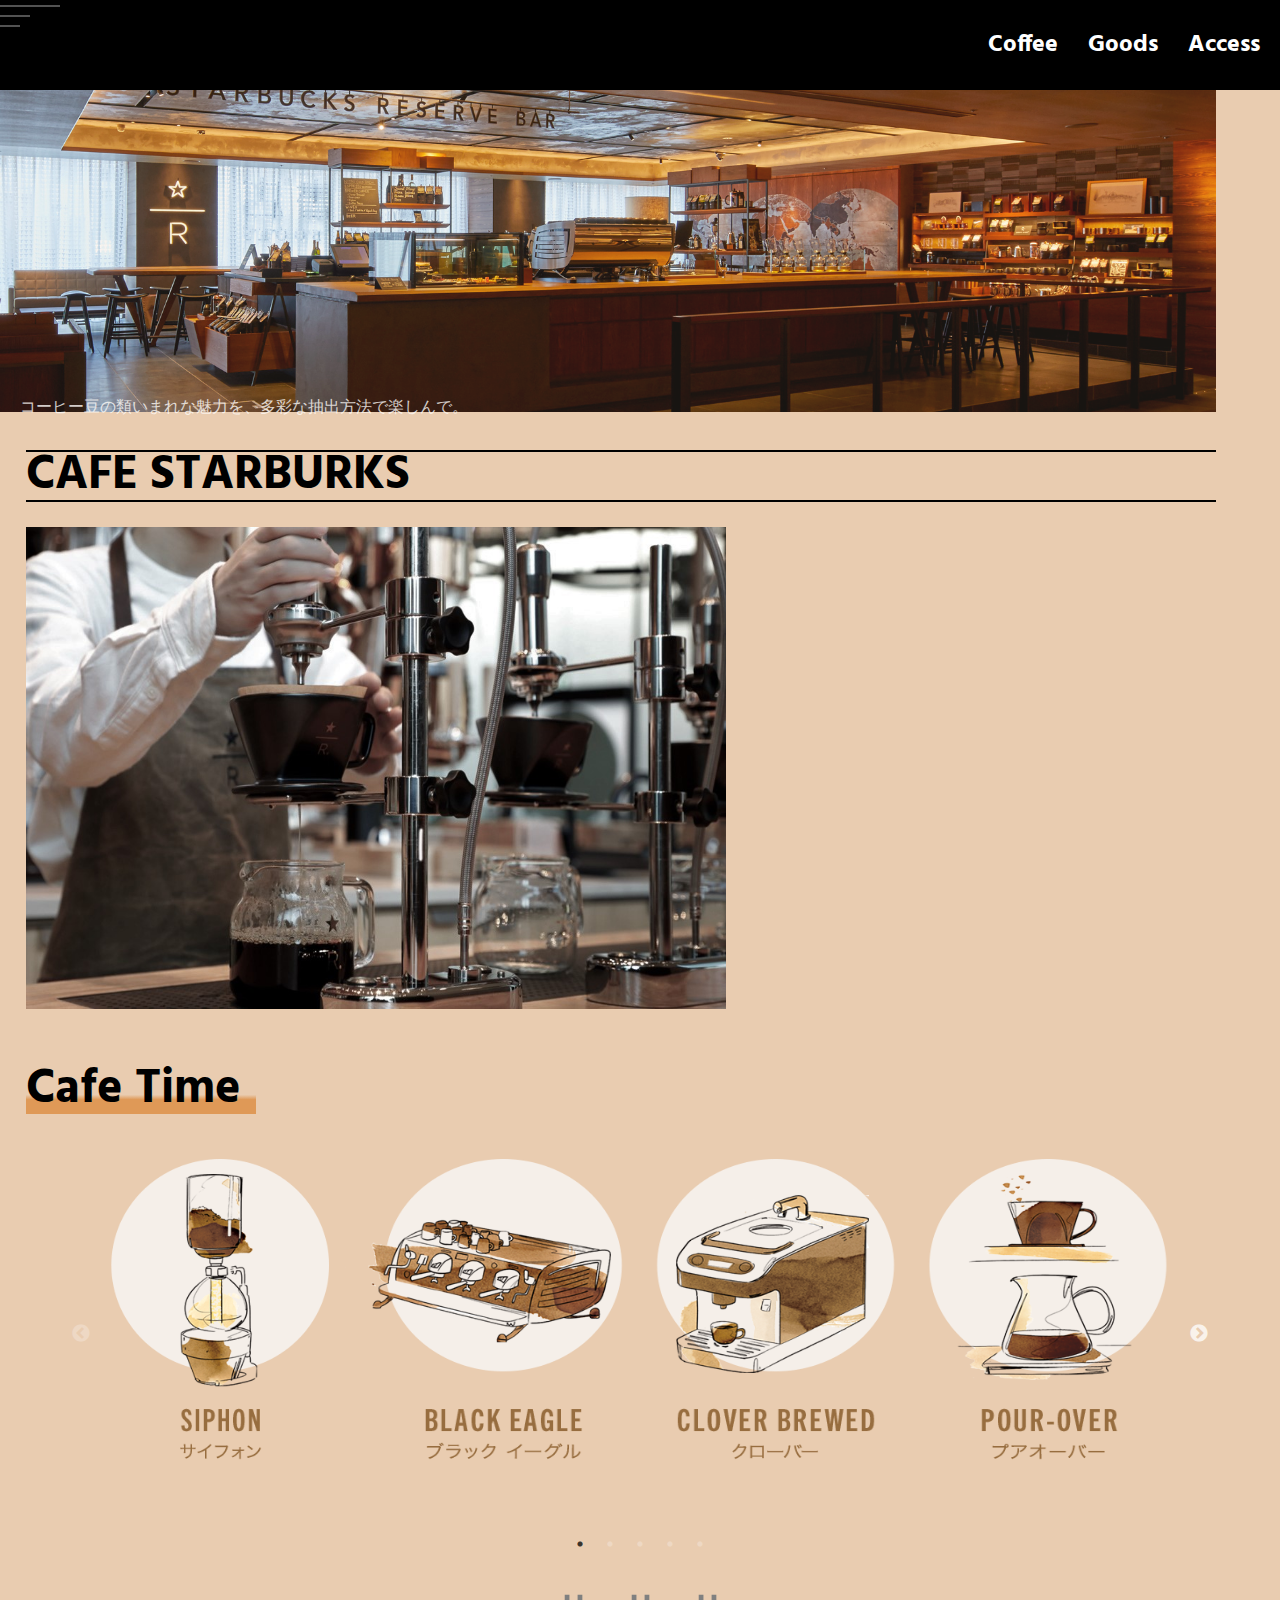
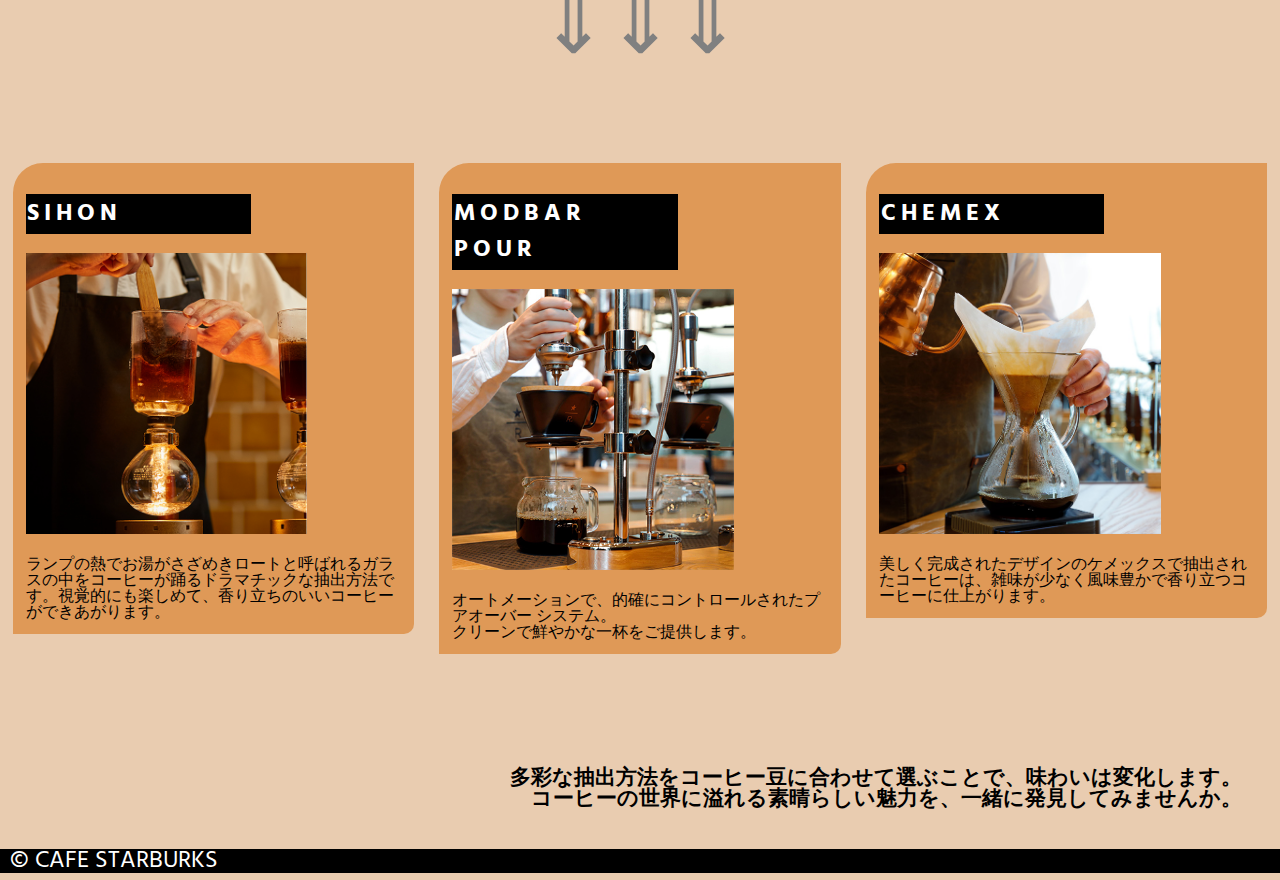
==== commit 61ec6249: "コミット" ====
--- a/index.html
+++ b/index.html
@@ -12,8 +12,6 @@
     <link rel="stylesheet" href="./slick/slick.css">
     <link rel="stylesheet" href="./reset.css">
     <link rel="stylesheet" href="./assets/css/top.css">
-    <!--  -->
-    <!--  -->
     <title>cafe</title>
 </head>
 
@@ -21,7 +19,6 @@
     <header>
             <!-- ③ハンバーガーボタン -->
             <div id="navArea">
-
                 <nav>
                   <div class="inner">
                       <img src="./img/top_img5.jfif" class="hum">
--- a/assets/css/top.css
+++ b/assets/css/top.css
@@ -72,20 +72,11 @@
   z-index: 3;
 }
 
-.hum {
-  height: 600px;
-  width: 400px;
-}
-
-.open nav {
-  left: 0;
-}
-
-nav .inner {
+nav.inner {
   padding: 25px;
 }
 
-nav .inner ul {
+nav.inner ul {
   list-style: none;
   margin: 0;
   padding: 0;
@@ -98,14 +89,14 @@
           flex-direction: column;
 }
 
-nav .inner ul li {
+nav.inner ul li {
   position: relative;
   margin: 0;
   margin-right: 30%;
   border-bottom: 1px solid #333;
 }
 
-nav .inner ul li a {
+nav.inner ul li a {
   color: #333;
   font-size: 105%;
   padding: 2%;
@@ -114,8 +105,17 @@
           transition-duration: 0.2s;
 }
 
-nav .inner ul li a:hover {
+nav.inner ul li a:hover {
   background: #e4e4e4;
+}
+
+.hum {
+  height: 600px;
+  width: 400px;
+}
+
+.open nav {
+  left: 0;
 }
 
 @media screen and (max-width: 767px) {
@@ -272,8 +272,8 @@
 .toggle_btn {
   display: block;
   position: fixed;
-  top: 30px;
-  left: 30px;
+  top: 0px;
+  left: 0px;
   width: 60px;
   height: 30px;
   -webkit-transform: translate(0, 0);
@@ -281,7 +281,7 @@
   -webkit-transition: all .5s;
   transition: all .5s;
   cursor: pointer;
-  z-index: 3;
+  z-index: 2;
 }
 
 .open .toggle_btn {
@@ -389,8 +389,10 @@
   margin: 2% 5% 2% 2%;
   border-top: 2px solid #000;
   border-bottom: 2px solid #000;
-  -webkit-animation: yeah 5s infinite;
-          animation: yeah 5s infinite;
+  -webkit-animation: yeah 6s;
+          animation: yeah 6s;
+  -webkit-animation-iteration-count: 3;
+          animation-iteration-count: 3;
 }
 
 @-webkit-keyframes yeah {
@@ -448,8 +450,10 @@
   margin: 5% 0 5% 0;
   color: gray;
   position: relative;
-  -webkit-animation: bounce 2s infinite;
-          animation: bounce 2s infinite;
+  -webkit-animation: bounce 2s;
+          animation: bounce 2s;
+  -webkit-animation-iteration-count: 3;
+          animation-iteration-count: 3;
 }
 
 .arrow svg {
@@ -599,7 +603,7 @@
   padding: 20px 0;
 }
 
-/*slick setting*/
+/*===============slick setting================*/
 .slick-prev:before,
 .slick-next:before {
   color: white;
@@ -628,7 +632,7 @@
           animation: SlideIn 5s;
 }
 
-/* CSSアニメーションの設定 */
+/* lastアニメーションの設定 */
 @-webkit-keyframes SlideIn {
   0% {
     opacity: 0;
